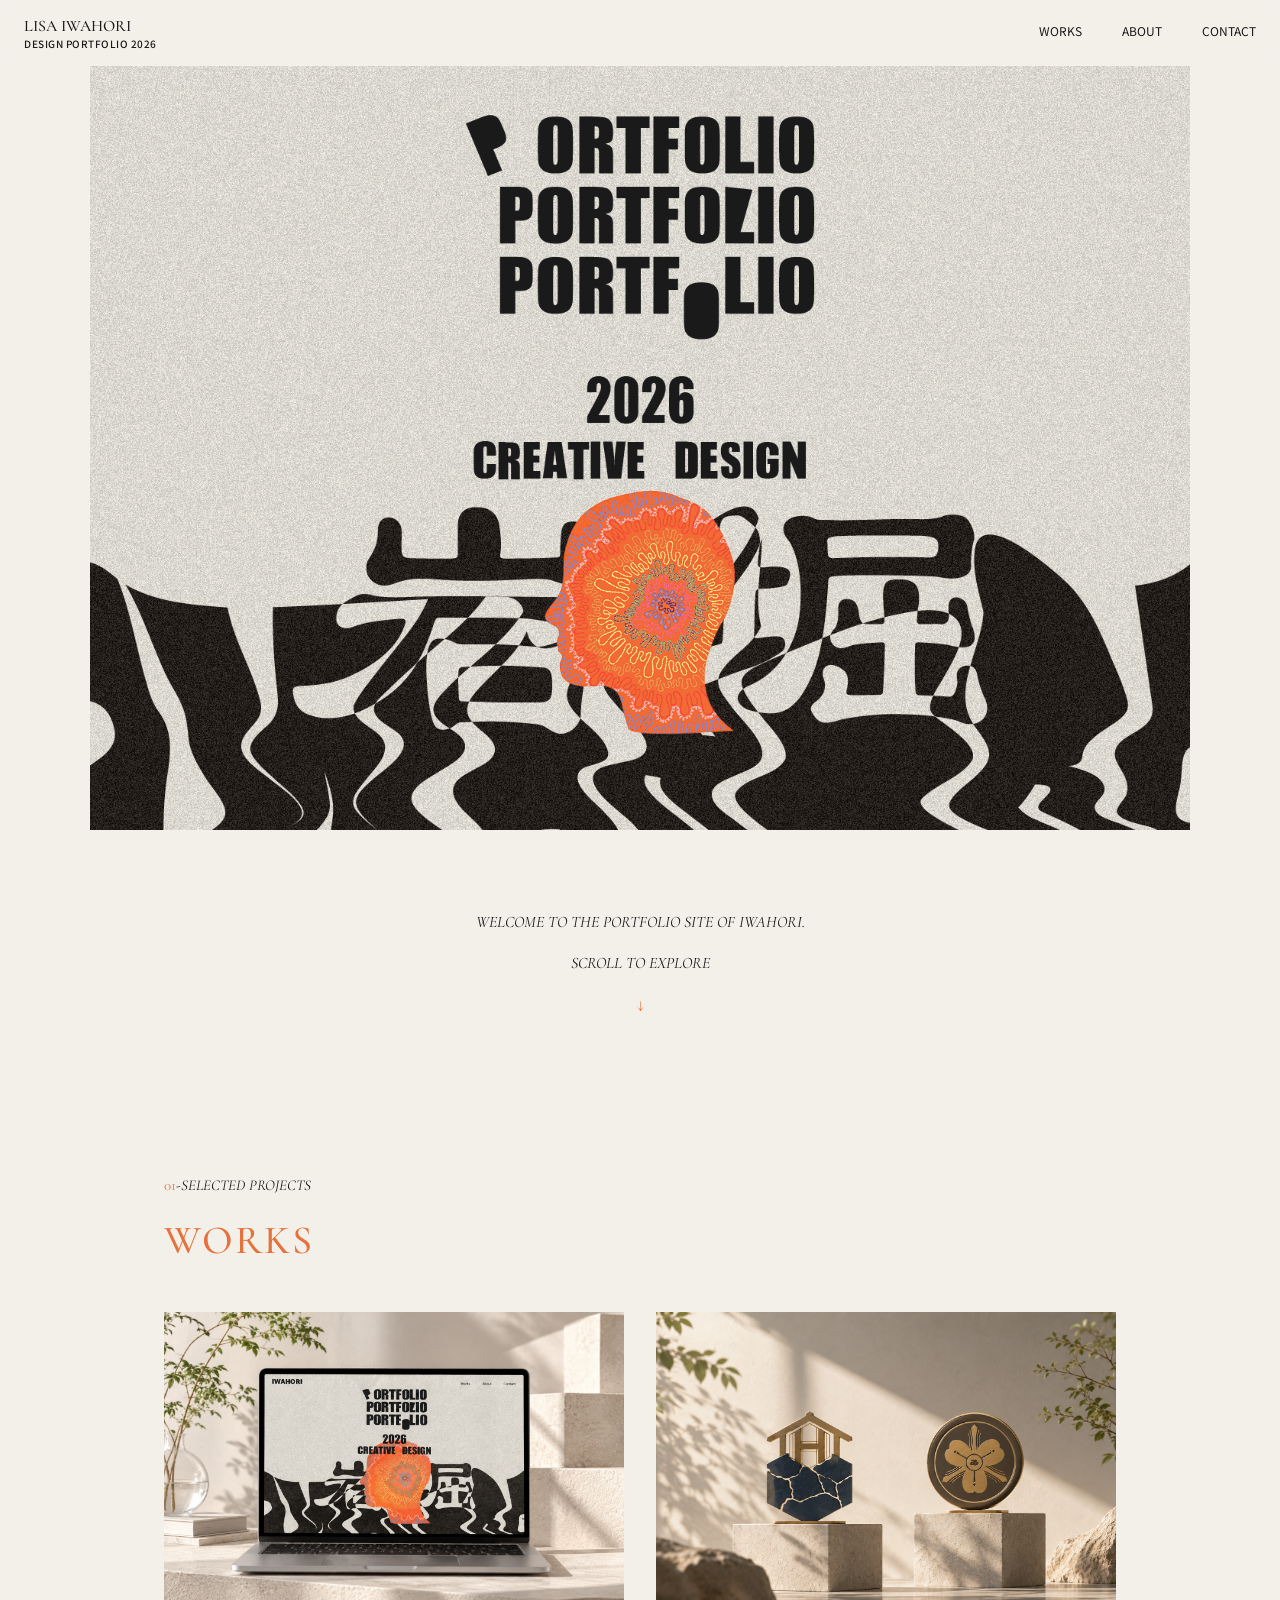
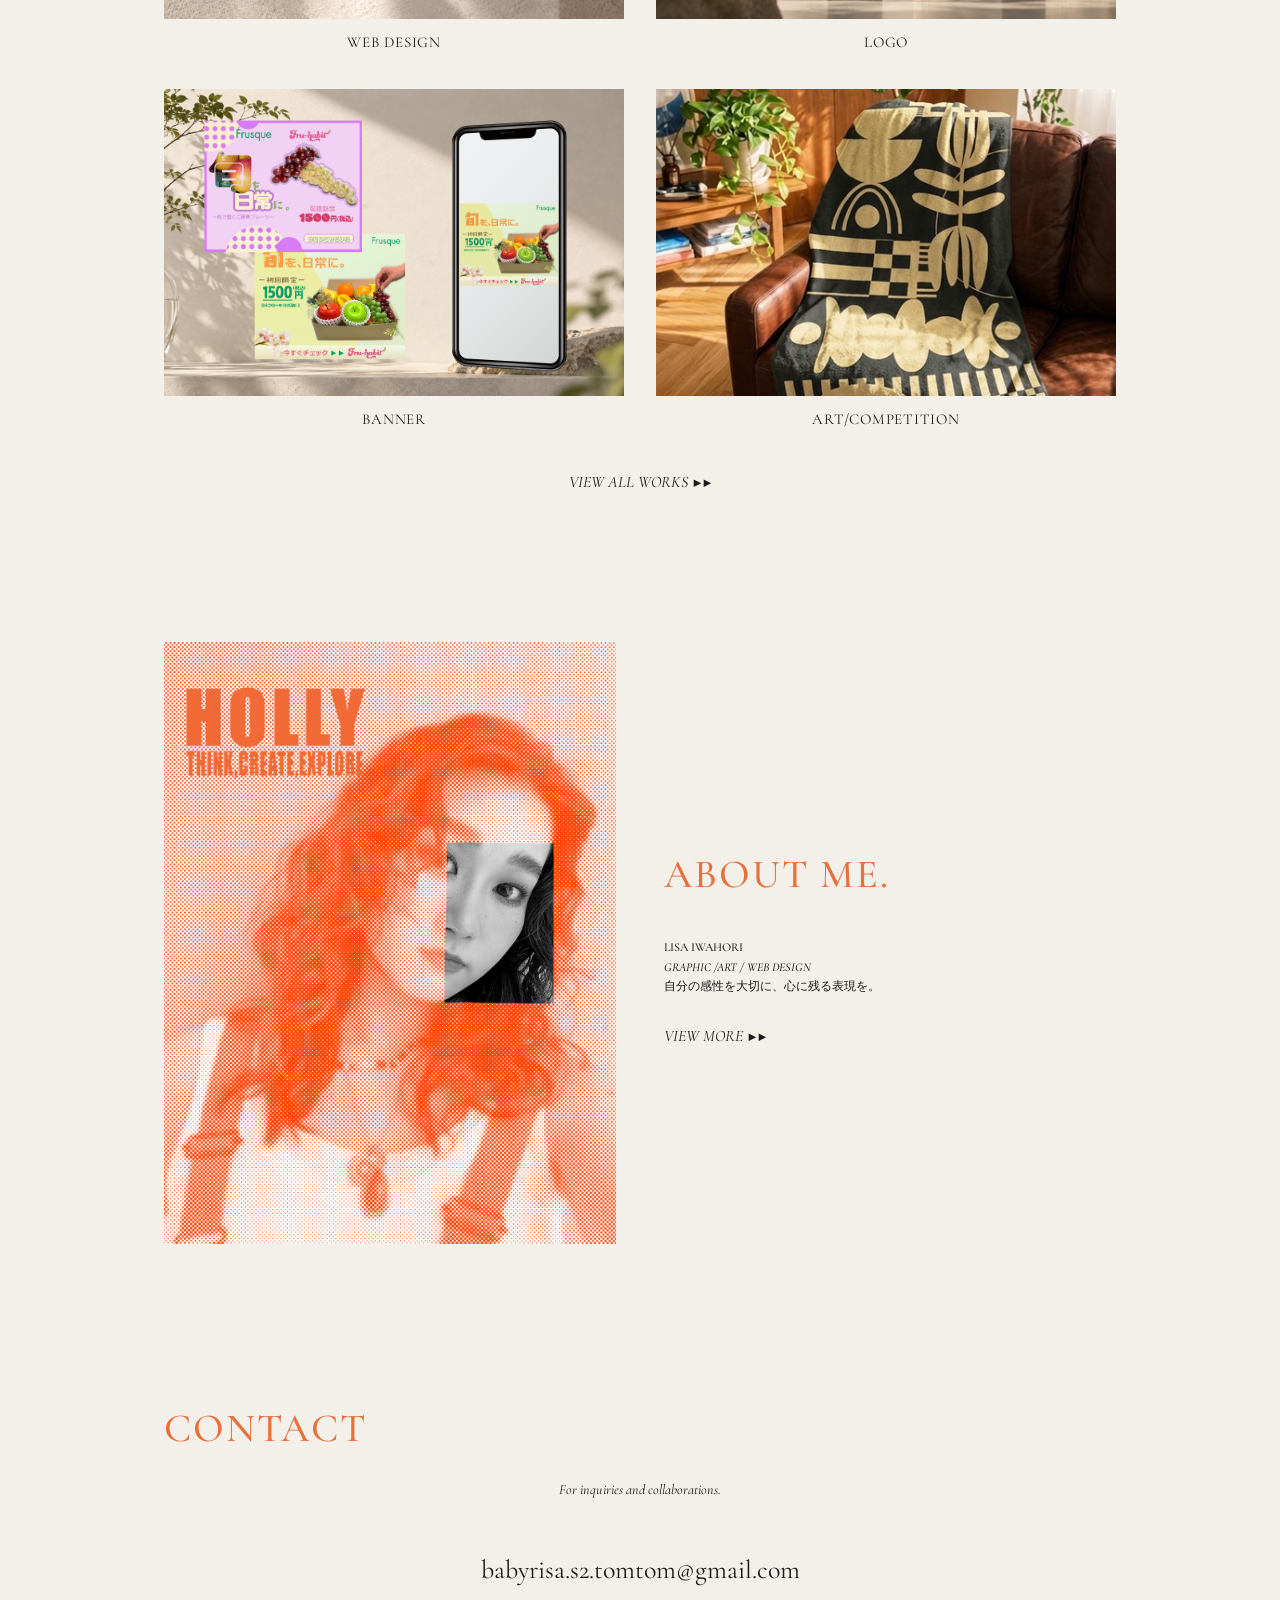
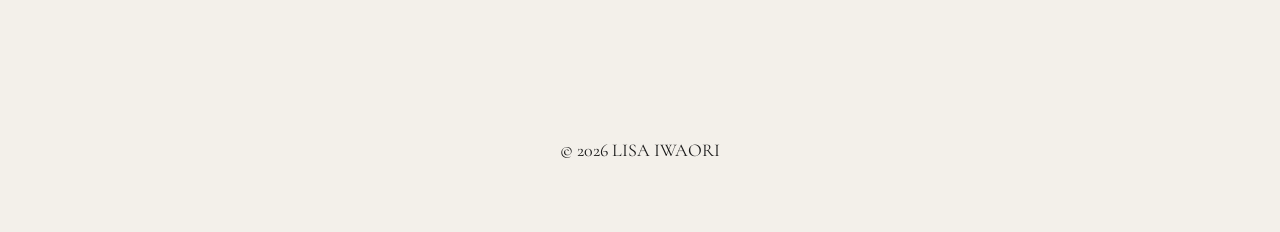
==== index.html @ 4a414b53 "Initial portfolio upload" ====
<!DOCTYPE html>
<html lang="ja">
<head>
<meta charset="UTF-8">
<meta name="viewport" content="width=device-width, initial-scale=1">
<link rel="preconnect" href="https://fonts.googleapis.com">
<link rel="preconnect" href="https://fonts.gstatic.com" crossorigin>
<link href="https://fonts.googleapis.com/css2?family=Cormorant+Garamond:ital,wght@0,500;1,400&family=Noto+Sans+JP:wght@400;500&display=swap" rel="stylesheet">
<title>LISA IWAHORI | Portfolio 2026</title>
<link href="css/ress.css" rel="stylesheet">
  <link href="css/style.css" rel="stylesheet">
  <link rel="icon" href="img/favicon.ico">
</head>

<body>
<header class="header">
  <a href="index.html" class="logo">LISA IWAHORI<small>DESIGN PORTFOLIO 2026</small></a>
  <nav class="gnav">
    <ul class="gnav-list">
    <li class="gnav-item"><a href="works1.html">WORKS</a></li>
    <li class="gnav-item"><a href="works2.html">ABOUT</a></li>
        <li class="gnav-item"><a href="mailto:babyrisa.s2.tomtom@gmail.com">CONTACT</a></li>

    </ul>
  </nav>
</header>

<div class="hero"><img src="images/top_hero.png" alt="PORTFOLIO 2026 CREATIVE DESIGN 岩堀">
<img src="images/about_3.png" alt="PORTFOLIO 2026 CREATIVE DESIGN 岩堀"></div>

<p class="welcome">WELCOME TO THE PORTFOLIO SITE OF IWAHORI.<br>SCROLL TO EXPLORE<br><span class="scroll-arrow">↓</span></p>

<section>
  <div class="container">
    <p class="label"><span class="num">01</span>-SELECTED PROJECTS</p>
    <h2 class="section-title">WORKS</h2>
    <div class="works-grid">
      <a href="works4.html"><img src="images/top_1.png" alt="webモックアップ"><p class="caption">WEB DESIGN</p></a>
      <a href="works6.html"><img src="images/top_2.png" alt="logoモックアップ"><p class="caption">LOGO</p></a>
      <a href="works8.html"><img src="images/top_3.png" alt="bannerモックアップ"><p class="caption">BANNER</p></a>
      <a href="works9.html"><img src="images/top_4.png" alt="コンペモックアップ"><p class="caption">ART/COMPETITION</p></a>
      <a href="works1.html" class="view-more">VIEW ALL WORKS ▶▶</a>
    </div>
  </div>
</section>

<section>
  <div class="container about-me">
    <img src="images/about_1.png" alt="HOLLY THINK.CREATE.EXPLORE.">

    <div>
      <h2 class="section-title">ABOUT ME.</h2>
      <p class="profile-name" style="margin-top:24px">LISA IWAHORI<br><i>GRAPHIC /ART / WEB DESIGN</i><br>自分の感性を大切に、心に残る表現を。</p>
      <a href="works2.html" class="view-more">VIEW MORE ▶▶</a>
    </div>
  </div>
</section>

<section id="contact" class="contact">
  <div class="container">
    <h2 class="section-title">CONTACT</h2>
    <p>For inquiries and collaborations.</p>
    <a class="mail" href="mailto:babyrisa.s2.tomtom@gmail.com">babyrisa.s2.tomtom@gmail.com</a>
  </div>
</section>
<footer class="footer">© 2026 LISA IWAORI</footer>
</body>
</html>
---- css/ress.css ----
/*!
 * ress.css • v3.0.1
 * MIT License
 * github.com/filipelinhares/ress
 */

/* # =================================================================
   # Global selectors
   # ================================================================= */

html {
  box-sizing: border-box;
  word-break: normal;
  -moz-tab-size: 4;
  tab-size: 4;

  -webkit-text-size-adjust: 100%; /* Prevent adjustments of font size after orientation changes in iOS */
}

*,
::before,
::after {
  box-sizing: inherit;
  background-repeat: no-repeat; /* Set `background-repeat: no-repeat` to all elements and pseudo elements */
}

::before,
::after {
  vertical-align: inherit;
  text-decoration: inherit; /* Inherit text-decoration and vertical align to ::before and ::after pseudo elements */
}

* {
  margin: 0;
  padding: 0; /* Reset `padding` and `margin` of all elements */
}

/* # =================================================================
   # General elements
   # ================================================================= */

hr {
  overflow: visible; /* Show the overflow in Edge and IE */
  height: 0; /* Add the correct box sizing in Firefox */
}

details,
main {
  display: block; /* Render the `main` element consistently in IE. */
}

summary {
  display: list-item; /* Add the correct display in all browsers */
}

small {
  font-size: 80%; /* Set font-size to 80% in `small` elements */
}

[hidden] {
  display: none; /* Add the correct display in IE */
}

abbr[title] {
  /* Add the correct text decoration in Chrome, Edge, IE, Opera, and Safari */
  text-decoration: underline;
  text-decoration: underline dotted;
  border-bottom: none; /* Remove the bottom border in Chrome 57 */
}

a {
  background-color: transparent; /* Remove the gray background on active links in IE 10 */
}

a:active,
a:hover {
  outline-width: 0; /* Remove the outline when hovering in all browsers */
}

code,
kbd,
pre,
samp {
  font-family: monospace, monospace; /* Specify the font family of code elements */
}

pre {
  font-size: 1em; /* Correct the odd `em` font sizing in all browsers */
}

b,
strong {
  font-weight: bolder; /* Add the correct font weight in Chrome, Edge, and Safari */
}

/* https://gist.github.com/unruthless/413930 */
sub,
sup {
  position: relative;
  font-size: 75%;
  line-height: 0;
  vertical-align: baseline;
}

sub {
  bottom: -.25em;
}

sup {
  top: -.5em;
}

/* # =================================================================
   # Forms
   # ================================================================= */

input {
  border-radius: 0;
}

/* Replace pointer cursor in disabled elements */
[disabled] {
  cursor: default;
}

[type="number"]::-webkit-container-spin-button,
[type="number"]::-webkit-outer-spin-button {
  height: auto; /* Correct the cursor style of increment and decrement buttons in Chrome */
}

[type="search"] {
  outline-offset: -2px; /* Correct the outline style in Safari */

  -webkit-appearance: textfield; /* Correct the odd appearance in Chrome and Safari */
}

[type="search"]::-webkit-search-decoration {
  -webkit-appearance: none; /* Remove the container padding in Chrome and Safari on macOS */
}

textarea {
  overflow: auto; /* Internet Explorer 11+ */
  resize: vertical; /* Specify textarea resizability */
}

button,
input,
optgroup,
select,
textarea {
  font: inherit; /* Specify font inheritance of form elements */
}

optgroup {
  font-weight: bold; /* Restore the font weight unset by the previous rule */
}

button {
  overflow: visible; /* Address `overflow` set to `hidden` in IE 8/9/10/11 */
}

button,
select {
  text-transform: none; /* Firefox 40+, Internet Explorer 11- */
}

/* Apply cursor pointer to button elements */
button,
[type="button"],
[type="reset"],
[type="submit"],
[role="button"] {
  cursor: pointer;
  color: inherit;
}

/* Remove container padding and border in Firefox 4+ */
button::-moz-focus-container,
[type="button"]::-moz-focus-container,
[type="reset"]::-moz-focus-container,
[type="submit"]::-moz-focus-container {
  padding: 0;
  border-style: none;
}

/* Replace focus style removed in the border reset above */
button:-moz-focusring,
[type="button"]::-moz-focus-container,
[type="reset"]::-moz-focus-container,
[type="submit"]::-moz-focus-container {
  outline: 1px dotted ButtonText;
}

button,
html [type="button"],
/* Prevent a WebKit bug where (2) destroys native `audio` and `video`controls in Android 4 */
[type="reset"],
[type="submit"] {
  -webkit-appearance: button; /* Correct the inability to style clickable types in iOS */
}

/* Remove the default button styling in all browsers */
button,
input,
select,
textarea {
  border-style: none;
  background-color: transparent;
}

/* Style select like a standard input */
select {
  -webkit-appearance: none; /* Chrome 41+ */
  -moz-appearance: none; /* Firefox 36+ */
}

select::-ms-expand {
  display: none; /* Internet Explorer 11+ */
}

select::-ms-value {
  color: currentColor; /* Internet Explorer 11+ */
}

legend {
  display: table; /* Correct the text wrapping in Edge and IE */
  max-width: 100%; /* Correct the text wrapping in Edge and IE */
  max-width: 100%; /* Correct the text wrapping in Edge 18- and IE */
  white-space: normal; /* Correct the text wrapping in Edge and IE */
  color: inherit; /* Correct the color inheritance from `fieldset` elements in IE */
  border: 0; /* Correct `color` not being inherited in IE 8/9/10/11 */
}

::-webkit-file-upload-button {
  font: inherit; /* Change font properties to `inherit` in Chrome and Safari */
  color: inherit;
  /* Correct the inability to style clickable types in iOS and Safari */

  -webkit-appearance: button;
}

/* # =================================================================
   # Specify media element style
   # ================================================================= */

img {
  border-style: none; /* Remove border when inside `a` element in IE 8/9/10 */
}

/* Add the correct vertical alignment in Chrome, Firefox, and Opera */
progress {
  vertical-align: baseline;
}

/* # =================================================================
   # Accessibility
   # ================================================================= */

/* Hide content from screens but not screenreaders */
@media screen {
  [hidden~="screen"] {
    display: inherit;
  }
  [hidden~="screen"]:not(:active):not(:focus):not(:target) {
    position: absolute !important;
    clip: rect(0 0 0 0) !important;
  }
}

/* Specify the progress cursor of updating elements */
[aria-busy="true"] {
  cursor: progress;
}

/* Specify the pointer cursor of trigger elements */
[aria-controls] {
  cursor: pointer;
}

/* Specify the unstyled cursor of disabled, not-editable, or otherwise inoperable elements */
[aria-disabled] {
  cursor: default;
}
---- css/style.css ----
:root{
  --bg:#f3f0ea; --accent:#e8703a; --text:#1a1a1a;
  --serif:"Cormorant Garamond",serif;
  --sans:"Noto Sans JP",sans-serif;
}
*{box-sizing:border-box}
html{scroll-behavior:smooth}
body{margin:0;background:var(--bg);color:var(--text);font-family:var(--sans);font-size:14px;line-height:2}
img{display:block;max-width:100%;height:auto}
a{color:inherit;text-decoration:none}
a:focus-visible{outline:2px solid var(--accent);outline-offset:4px}
h1,h2,h3,p,ul{margin:0;padding:0}
ul{list-style:none}
.container{max-width:1000px;margin:0 auto;padding:0 24px}
section{padding:72px 0}

/* index: 作品画像ホバーでアップ */
.works-grid a{transition:transform .35s ease}
@media (hover:hover){
  .works-grid a:hover{transform:scale(1.05)}
}
@media (prefers-reduced-motion:reduce){
  .works-grid a{transition:none}
  .works-grid a:hover{transform:none}
}

.mail {
  display: inline-block; /* aはinlineのままだとtransformが効かないため */
  transition: transform 0.3s ease, opacity 0.3s ease;
}

.mail:hover {
  transform: translateY(-4px);
  opacity: 0.7;
}



.header{display:flex;justify-content:space-between;align-items:flex-start;padding:16px 24px}
.header .logo{font-family:var(--serif);font-weight:500;font-size:16px;line-height:1.3}
.header .logo small{display:block;font-family:var(--sans);font-size:10px;letter-spacing:.05em}
.header nav a{margin-left:40px;font-size:12px}
.header nav a:hover{color:var(--accent)}


.page-title{font-family:var(--serif);font-weight:500;color:var(--accent);
  letter-spacing:.3em;font-size:clamp(44px,9vw,96px);line-height:1.1}
.sub-title{font-family:var(--serif);font-weight:500;letter-spacing:.25em;font-size:clamp(16px,2.5vw,22px);margin-top:8px}
.section-title{font-family:var(--serif);font-weight:500;color:var(--accent);font-size:clamp(28px,4vw,40px);letter-spacing:.05em}
.label{font-family:var(--serif);font-style:italic;font-size:15px}
.label .num{color:var(--accent);font-style:normal}
.lead{font-size:16px;margin:40px 0 8px}
.lead small{display:block;font-size:13px}
.caption{font-family:var(--serif);font-size:15px;letter-spacing:.05em;text-align:center;margin-top:8px}
.caption small{display:block;font-style:italic;font-size:12px}
.next{display:block;text-align:center;font-family:var(--serif);font-style:italic;font-size:18px;padding:80px 0}
.next:hover{color:var(--accent)}


.welcome{text-align:center;font-family:var(--serif);font-style:italic;font-size:16px;padding:72px 24px;line-height:2.6}
.works-grid{display:grid;grid-template-columns:1fr 1fr;gap:32px;margin-top:32px}
.works-grid a{display:block}
.works-grid img{width:100%;aspect-ratio:3/2;object-fit:cover}
.about-me{display:grid;grid-template-columns:1fr 1fr;gap:48px;align-items:center}
.about-me .profile-name{font-family:var(--serif);font-weight:500;font-size:12px;line-height:1.6}
.about-me .view-more{display:inline-block;margin-top:24px;font-family:var(--serif);font-style:italic;font-size:16px}
.about-me .view-more:hover{color:var(--accent)}
.contact{text-align:center}
.contact .section-title{text-align:left}
.contact p{margin-top:8px;font-family:var(--serif);font-style:italic}
.contact .mail{display:block;margin-top:40px;font-family:var(--serif);font-size:clamp(18px,3vw,26px)}
.footer{text-align:center;padding:64px 0;font-family:var(--serif);font-size:18px}

/* ===== ABOUT ===== */
.about-hero{display:grid;grid-template-columns:1.2fr 1fr;gap:48px;align-items:center;padding-top:32px}
.about-hero .name{font-family:var(--serif);font-weight:500;color:var(--accent);
  letter-spacing:.3em;font-size:clamp(44px,8vw,84px);line-height:1.1}
.about-hero .role{font-family:var(--serif);letter-spacing:.15em;margin:8px 0 48px}
.about-hero p{margin-bottom:1.2em}
.skills-grid{display:grid;grid-template-columns:repeat(3,1fr);gap:32px;margin-top:24px}
.skills-grid h3{font-family:var(--serif);font-weight:500;font-size:20px;letter-spacing:.05em;color:var(--text)}
.skills-grid h3::first-letter{color:var(--accent)}
.skills-grid p{font-family:var(--serif);font-style:italic;line-height:1.6}
.tools-list{max-width:640px;margin:24px 0 0 auto}
.tools-list li{display:grid;grid-template-columns:1fr 1fr;padding:12px 0;border-bottom:1px solid rgba(0,0,0,.08);align-items:center}
.tools-list li:last-child{border-bottom:none}
.tools-list b{font-family:var(--serif);font-weight:500;font-size:17px}
.tools-list span{font-size:12px}
.approach{display:grid;grid-template-columns:1fr 1fr 1fr;gap:24px;align-items:center;margin-top:32px}
.approach img{width:100%;max-width:260px;margin:0 auto}
.approach .col{display:flex;flex-direction:column;gap:80px}
.approach h3{font-family:var(--serif);font-weight:500;font-size:16px}
.approach p{font-size:12px;line-height:1.6}

/* ===== WORKS ===== */
.works-page .page-title{margin:48px 0 40px}
.cat-title{font-family:var(--serif);font-size:16px;margin:72px 0 24px}
.cat-title::first-letter{color:var(--accent)}
.work-row{display:grid;grid-template-columns:2fr 1fr;gap:24px;align-items:start;margin-bottom:40px}
.work-row.reverse{grid-template-columns:1fr 2fr}
.work-row.reverse .work-text{order:-1;text-align:right}
.work-text h3{font-family:var(--serif);font-weight:500;font-size:16px;letter-spacing:.05em}
.work-text small{display:block;font-family:var(--serif);font-style:italic;font-size:12px}
.banner-row{display:grid;grid-template-columns:1fr 1fr;gap:24px;max-width:720px;margin:0 auto}
.logo-row{display:grid;grid-template-columns:1fr 1fr;gap:24px;max-width:960px;margin:0 auto;text-align:center}
.logo-row img{width:90%;margin:0 auto 12px}
.art-row{display:grid;grid-template-columns:1fr 1.1fr 1fr;gap:0;max-width:720px;margin:0 auto;align-items:start}
.art-row img:nth-child(2){margin-top:48px}


.detail .page-title{margin-top:48px}
.detail .main-visual{margin:40px 0}
.detail .main-visual img{width:100%}
.detail h2.label{margin:72px 0 16px}
.info-grid{display:grid;grid-template-columns:1fr 1fr;gap:24px 48px}
.info-grid dt{font-family:var(--serif);font-style:italic;font-size:12px}
.info-grid dd{margin:0}
.detail h3.sub{font-family:var(--serif);font-style:italic;font-size:13px;margin:24px 0 4px}
.shots{display:grid;grid-template-columns:repeat(3,1fr);gap:24px;margin-top:24px}
.process li::before{content:"・"}
.pair{display:grid;grid-template-columns:repeat(3,1fr);gap:16px;margin-top:24px;text-align:center;
width: min(1200px,calc(100vw - 48px));
position: relative;left: 50%;transform: translateX(-50%);}
.pair .label{margin-bottom:8px}
.pair .label .num{color:var(--accent)}
.pair-2{display:grid;grid-template-columns:1fr 1fr;gap:24px;max-width:640px;margin:32px auto 0}
.banner-block{margin-top:56px}
.banner-block img{margin:0 auto}
.banner-block .tagline{text-align:center;margin-top:24px;font-size:16px;color:var(--accent)}
.competition-top{display:grid;grid-template-columns:1fr 1fr;gap:48px;align-items:start;margin-top:48px}


@media (max-width:720px){
  .header nav a{margin-left:20px}
  .works-grid,.about-me,.about-hero,.skills-grid,.work-row,.work-row.reverse,
  .info-grid,.competition-top{grid-template-columns:1fr}
  .work-row.reverse .work-text{order:0;text-align:left}
  .approach{grid-template-columns:1fr}
  .approach .col{gap:24px}
  .shots,.pair{grid-template-columns:1fr}
  .tools-list{margin-left:0}
}
@media (prefers-reduced-motion:reduce){html{scroll-behavior:auto}}

/* index.html 縺ｮ繝翫ン(ul.gnav-list)繧呈ｨｪ荳ｦ縺ｳ縺ｫ */
.gnav-list{display:flex;list-style:none;margin:0;padding:0}


/* ===== WORKS画像ホバー ===== */
.works-page a img {
  transition: transform .5s cubic-bezier(.22, 1, .36, 1),
              box-shadow .5s cubic-bezier(.22, 1, .36, 1);
  will-change: transform;
}

@media (hover: hover) {
  /* WEB DESIGN：少し浮いて拡大 */
  .works-page .work-row:hover img {
    transform: translateY(-8px) scale(1.03);
    box-shadow: 0 16px 32px rgba(0, 0, 0, .15);
  }

  /* BANNER / LOGO / ART：画像ごとに反応 */
  .works-page .banner-row a:hover img,
  .works-page a:hover .banner-row img,
  .works-page .logo-row a:hover img,
  .works-page a:hover .art-row img {
    transform: translateY(-6px) scale(1.04);
    box-shadow: 0 12px 28px rgba(0, 0, 0, .15);
  }

  /* 並んだ画像の1枚だけ強調したい場合 */
  .works-page .banner-row img:hover,
  .works-page .art-row img:hover {
    position: relative;
    z-index: 1;
  }
}

/* 動きを減らす設定の人には無効化 */
@media (prefers-reduced-motion: reduce) {
  .works-page a img {
    transition: none;
  }
  .works-page a:hover img {
    transform: none !important;
  }
}

/* ホーム画面を少し小さく + about_3.png を中央に重ねて回転 */
.hero{position:relative;width:min(100%,1100px);margin:0 auto}
.hero img{display:block;width:100%;margin:0 auto}
.hero img:nth-child(2){
  position:absolute;
  top:60%;
  left:50%;
  width:20%; /* 回転画像の大きさ */
  transform:translate(-50%,-50%);
  animation:hero-rotate 8s linear infinite;
  pointer-events:none;
}
@keyframes hero-rotate{
  from{transform:translate(-50%,-50%) rotate(0deg)}
  to{transform:translate(-50%,-50%) rotate(360deg)}
}
@media (prefers-reduced-motion:reduce){.hero img:nth-child(2){animation:none}}

/* SCROLL の矢印を上下にふわふわ */
.scroll-arrow{display:inline-block;color:var(--accent);animation:scroll-bounce 1.6s ease-in-out infinite}
@keyframes scroll-bounce{
  0%,100%{transform:translateY(0);opacity:1}
  50%{transform:translateY(10px);opacity:.4}
}
@media (prefers-reduced-motion:reduce){.scroll-arrow{animation:none}}

/* VIEW ALL WORKS を VIEW MORE と同じ書体・ホバーに */
.view-more{font-family:var(--serif);font-style:italic;font-size:16px}
.view-more:hover{color:var(--accent)}
.works-grid a.view-more{display:inline-block;justify-self:start;align-self:start;transition:color .3s ease}
@media (hover:hover){.works-grid a.view-more:hover{transform:none}}
.works-grid a.view-more{display:inline-block;grid-column:1 / -1;justify-self:center;align-self:start;transition:color .3s ease}


/* メールアドレスのホバーをオレンジに */
.contact .mail{display:inline-block;transition:color .3s ease,transform .3s ease}
.contact .mail:hover{color:var(--accent);opacity:1;transform:translateY(-4px)}

/* adjustリンクをオレンジに */
.lead small a {
  color: #ff7a1a;
  text-decoration: underline;
  text-underline-offset: 0.2em;
  transition: opacity 0.2s;
}

.lead small a:hover {
  opacity: 0.7;
}

/* ===== 修正まとめ ===== */

/* reduced-motion：WORKSの浮き・拡大を完全に無効化 */
@media (prefers-reduced-motion: reduce) {
  .works-page img {
    transform: none !important;
    box-shadow: none !important;
  }
}

/* .pair の 100vw による横スクロール防止 */
body { overflow-x: clip; }

/* アクセントカラーを統一 */
.lead small a { color: var(--accent); }

/* ===== ナビ固定 ===== */
.header{
  position: sticky;
  top: 0;
  z-index: 100;
  background: rgba(243, 240, 234, .88); /* var(--bg) を少し透過 */
  -webkit-backdrop-filter: blur(8px);
  backdrop-filter: blur(8px);
}

/* ページ内リンクで見出しがヘッダーに隠れないように */
html{ scroll-padding-top: 72px; }

/* スマホ：ヘッダーを少し詰める */
@media (max-width:720px){
  .header{ padding: 12px 16px; }
  html{ scroll-padding-top: 64px; }
}

.num {color: #ff7a1a;}

/* ===== .pair の3つのロゴを大きく ===== */
.pair{
  width: min(1600px, calc(100vw - 32px));  /* 元: 1200px */
  gap: 8px;                                /* 元: 16px */
}
.pair > div{
  min-width: 0;
}
.pair img{
  width: 100%;
  max-width: none;
  height: auto;
}

@media (max-width:720px){
  .pair{ width: 100%; left: 0; transform: none; }
}


/* ===== MY APPROACH：画像を中心にテキストを寄せる ===== */
.approach{
  grid-template-columns: 1fr minmax(180px, 260px) 1fr;
  gap: 40px;
  align-items: center;
}
.approach .col:first-child{ text-align: right; }  /* 01・02 は画像側(右)に揃える */
.approach .col:last-child{ text-align: left; }    /* 03・04 は画像側(左)に揃える */

@media (max-width:720px){
  .approach{ grid-template-columns: 1fr; }
  .approach .col:first-child,
  .approach .col:last-child{ text-align: left; }
}
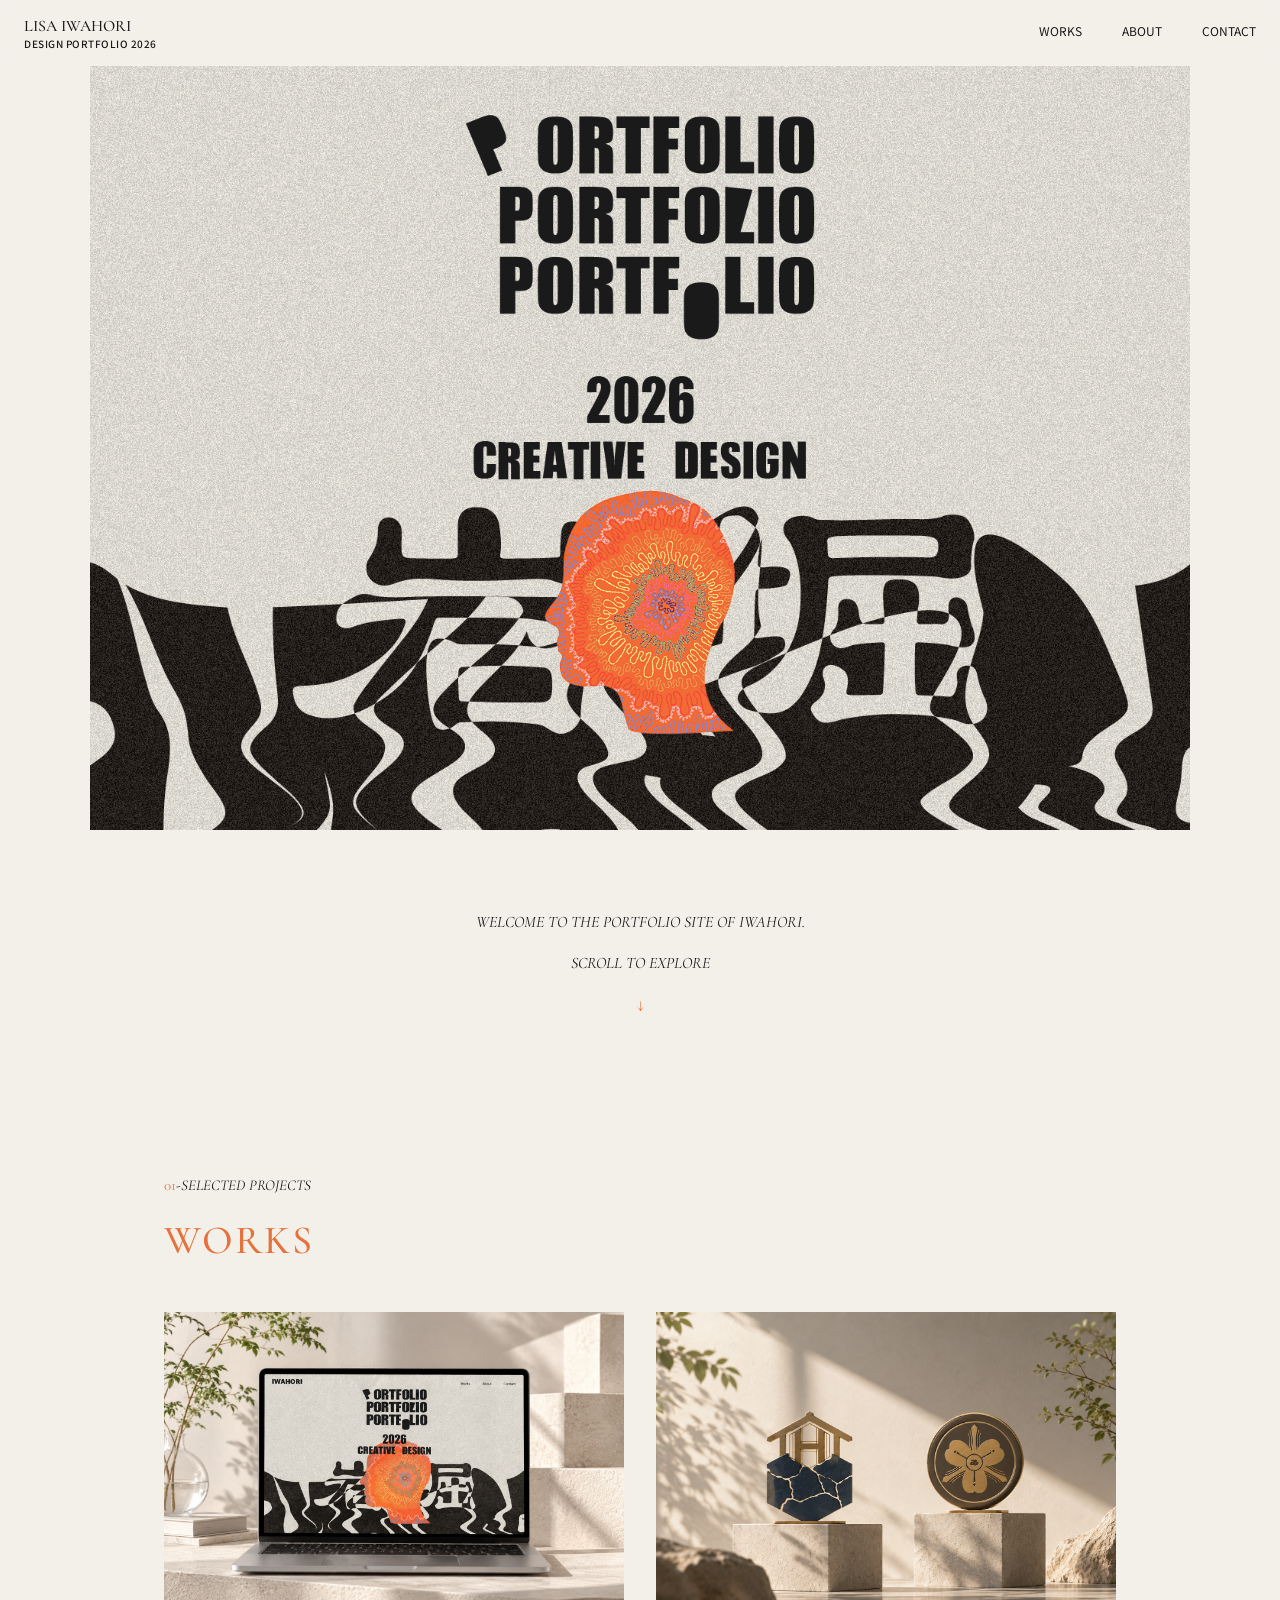
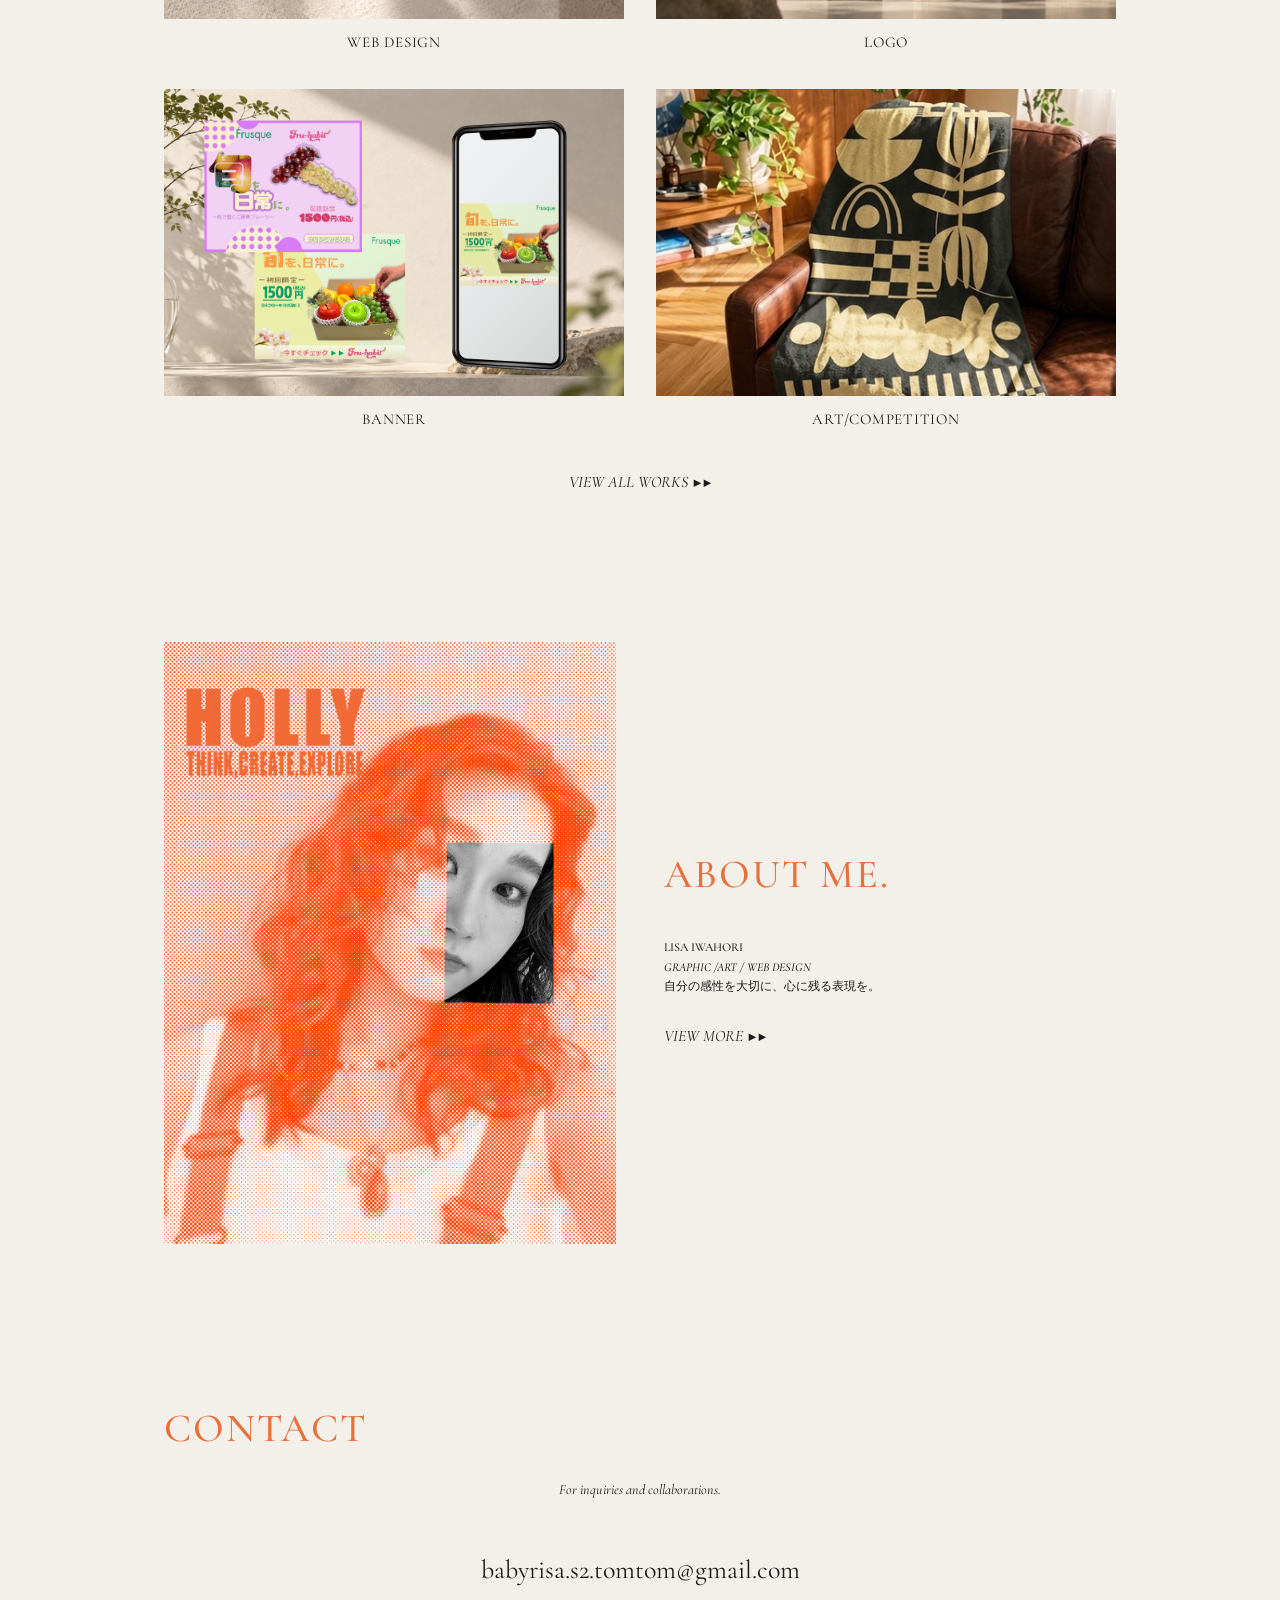
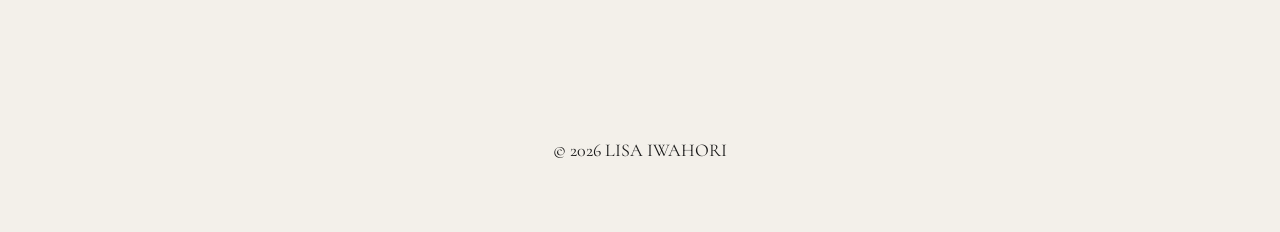
==== commit 1a3d4f18: "Fix copyright name" ====
--- a/index.html
+++ b/index.html
@@ -64,6 +64,6 @@
     <a class="mail" href="mailto:babyrisa.s2.tomtom@gmail.com">babyrisa.s2.tomtom@gmail.com</a>
   </div>
 </section>
-<footer class="footer">© 2026 LISA IWAORI</footer>
+<footer class="footer">© 2026 LISA IWAHORI</footer>
 </body>
 </html>
